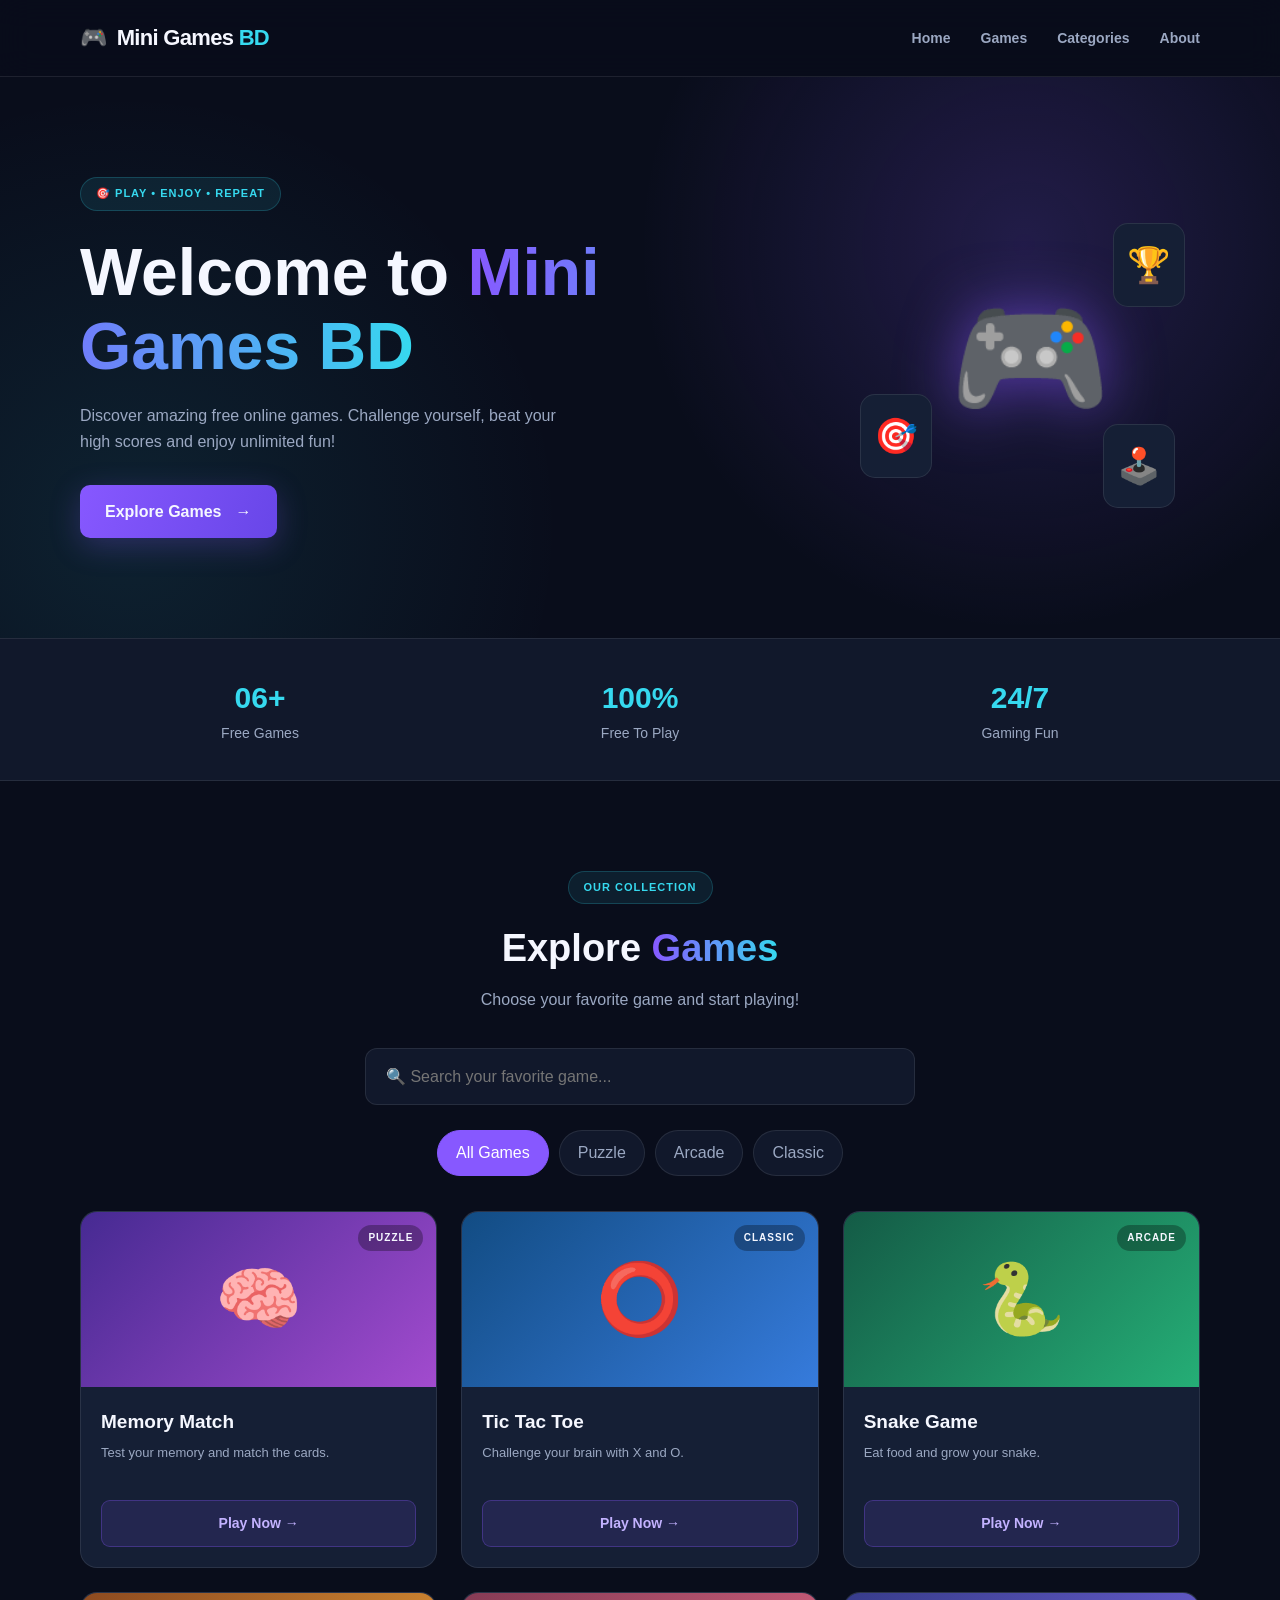
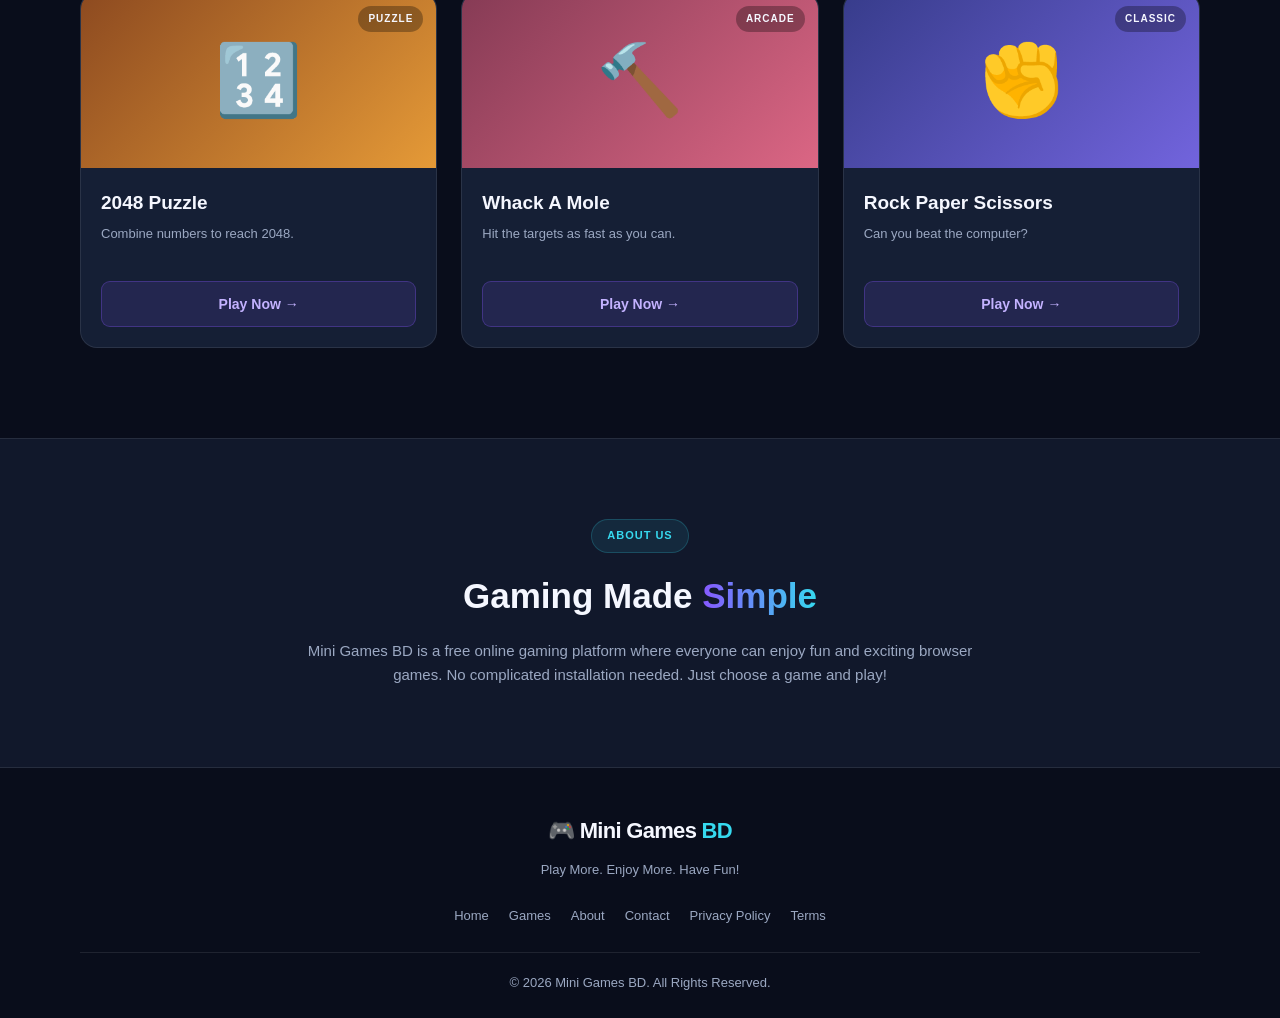
==== index.html @ 588dc6b4 "Add files via upload" ====
<!DOCTYPE html>
<html lang="en">
<head>
  <meta charset="UTF-8">
  <meta name="viewport" content="width=device-width, initial-scale=1.0">
  <meta name="description" content="Play free online mini games at Mini Games BD. Enjoy puzzles, arcade games and fun challenges.">
  <meta name="theme-color" content="#090d1b">
  <title>Mini Games BD - Play Free Online Games</title>

  <link rel="stylesheet" href="style.css">
</head>
<body>

  <!-- HEADER -->
  <header class="header">
    <div class="container nav">

      <a href="index.html" class="logo">
        <span class="logo-icon">🎮</span>
        Mini Games <span>BD</span>
      </a>

      <button class="menu-btn" id="menuBtn">☰</button>

      <nav class="nav-links" id="navLinks">
        <a href="#home">Home</a>
        <a href="#games">Games</a>
        <a href="#categories">Categories</a>
        <a href="#about">About</a>
      </nav>

    </div>
  </header>

  <!-- HERO -->
  <main>
  <section class="hero" id="home">
    <div class="container hero-content">

      <div class="hero-text">
        <span class="tag">🎯 PLAY • ENJOY • REPEAT</span>

        <h1>
          Welcome to
          <span>Mini Games BD</span>
        </h1>

        <p>
          Discover amazing free online games.
          Challenge yourself, beat your high scores
          and enjoy unlimited fun!
        </p>

        <a href="#games" class="primary-btn">
          Explore Games <span>→</span>
        </a>
      </div>

      <div class="hero-visual">
        <div class="game-emoji">🎮</div>
        <div class="floating one">🏆</div>
        <div class="floating two">🎯</div>
        <div class="floating three">🕹️</div>
      </div>

    </div>
  </section>

  <!-- STATS -->
  <section class="stats">
    <div class="container stats-grid">

      <div class="stat-card">
        <h2>06+</h2>
        <p>Free Games</p>
      </div>

      <div class="stat-card">
        <h2>100%</h2>
        <p>Free To Play</p>
      </div>

      <div class="stat-card">
        <h2>24/7</h2>
        <p>Gaming Fun</p>
      </div>

    </div>
  </section>

  <!-- GAMES -->
  <section class="games-section" id="games">
    <div class="container">

      <div class="section-heading">
        <span class="tag">OUR COLLECTION</span>
        <h2>Explore <span>Games</span></h2>
        <p>Choose your favorite game and start playing!</p>
      </div>

      <div class="search-box">
        <input
          type="search"
          id="gameSearch"
          placeholder="🔍 Search your favorite game..."
        >
      </div>

      <div class="category-list" id="categories">
        <button class="category-btn active" data-category="all">All Games</button>
        <button class="category-btn" data-category="puzzle">Puzzle</button>
        <button class="category-btn" data-category="arcade">Arcade</button>
        <button class="category-btn" data-category="classic">Classic</button>
      </div>

      <div class="games-grid" id="gamesGrid">

        <article class="game-card" data-name="memory match" data-category="puzzle">
          <div class="game-image memory-bg">
            <span>🧠</span>
            <span class="game-label">PUZZLE</span>
          </div>
          <div class="game-info">
            <h3>Memory Match</h3>
            <p>Test your memory and match the cards.</p>
            <a href="games/memory.html" class="play-btn">Play Now →</a>
          </div>
        </article>

        <article class="game-card" data-name="tic tac toe" data-category="classic">
          <div class="game-image tic-bg">
            <span>⭕</span>
            <span class="game-label">CLASSIC</span>
          </div>
          <div class="game-info">
            <h3>Tic Tac Toe</h3>
            <p>Challenge your brain with X and O.</p>
            <a href="games/tictactoe.html" class="play-btn">Play Now →</a>
          </div>
        </article>

        <article class="game-card" data-name="snake game" data-category="arcade">
          <div class="game-image snake-bg">
            <span>🐍</span>
            <span class="game-label">ARCADE</span>
          </div>
          <div class="game-info">
            <h3>Snake Game</h3>
            <p>Eat food and grow your snake.</p>
            <a href="games/snake.html" class="play-btn">Play Now →</a>
          </div>
        </article>

        <article class="game-card" data-name="2048 puzzle" data-category="puzzle">
          <div class="game-image puzzle-bg">
            <span>🔢</span>
            <span class="game-label">PUZZLE</span>
          </div>
          <div class="game-info">
            <h3>2048 Puzzle</h3>
            <p>Combine numbers to reach 2048.</p>
            <a href="games/2048.html" class="play-btn">Play Now →</a>
          </div>
        </article>

        <article class="game-card" data-name="whack a mole" data-category="arcade">
          <div class="game-image mole-bg">
            <span>🔨</span>
            <span class="game-label">ARCADE</span>
          </div>
          <div class="game-info">
            <h3>Whack A Mole</h3>
            <p>Hit the targets as fast as you can.</p>
            <a href="games/whackamole.html" class="play-btn">Play Now →</a>
          </div>
        </article>

        <article class="game-card" data-name="rock paper scissors" data-category="classic">
          <div class="game-image rps-bg">
            <span>✊</span>
            <span class="game-label">CLASSIC</span>
          </div>
          <div class="game-info">
            <h3>Rock Paper Scissors</h3>
            <p>Can you beat the computer?</p>
            <a href="games/rps.html" class="play-btn">Play Now →</a>
          </div>
        </article>

      </div>

      <p class="no-results" id="noResults" hidden>
        No games found. Try another search!
      </p>

    </div>
  </section>

  <!-- ABOUT -->
  <section class="about-section" id="about">
    <div class="container about-content">
      <span class="tag">ABOUT US</span>
      <h2>Gaming Made <span>Simple</span></h2>
      <p>
        Mini Games BD is a free online gaming platform
        where everyone can enjoy fun and exciting
        browser games. No complicated installation needed.
        Just choose a game and play!
      </p>
    </div>
  </section>

  </main>

  <!-- FOOTER -->
  <footer class="footer">
    <div class="container">

      <a href="index.html" class="logo">
        🎮 Mini Games <span>BD</span>
      </a>

      <p>Play More. Enjoy More. Have Fun!</p>

      <div class="footer-links">
        <a href="#home">Home</a>
        <a href="#games">Games</a>
        <a href="about.html">About</a>
        <a href="contact.html">Contact</a>
        <a href="privacy.html">Privacy Policy</a>
        <a href="terms.html">Terms</a>
      </div>

      <p class="copyright">
        © <span id="year"></span> Mini Games BD. All Rights Reserved.
      </p>

    </div>
  </footer>

  <script src="script.js"></script>
</body>
</html>
---- style.css ----
/* =================================
   MINI GAMES BD - PREMIUM DESIGN
================================= */

:root {
  --bg: #090d1b;
  --surface: #11182b;
  --card: #151f35;
  --text: #f5f7ff;
  --muted: #9ba8c2;
  --purple: #8758ff;
  --cyan: #36d9ef;
  --border: rgba(255,255,255,.09);
}

* {
  margin: 0;
  padding: 0;
  box-sizing: border-box;
}

html {
  scroll-behavior: smooth;
  scroll-padding-top: 85px;
}

body {
  font-family: Arial, Helvetica, sans-serif;
  background: var(--bg);
  color: var(--text);
  line-height: 1.6;
  overflow-x: hidden;
}

a {
  text-decoration: none;
  color: inherit;
}

button,
input {
  font: inherit;
}

.container {
  width: min(1120px, 90%);
  margin: auto;
}

/* HEADER */

.header {
  position: sticky;
  top: 0;
  z-index: 1000;
  background: rgba(9,13,27,.92);
  backdrop-filter: blur(16px);
  border-bottom: 1px solid var(--border);
}

.nav {
  min-height: 76px;
  display: flex;
  justify-content: space-between;
  align-items: center;
}

.logo {
  font-size: 22px;
  font-weight: 800;
  letter-spacing: -.7px;
}

.logo-icon {
  margin-right: 5px;
}

.logo span:last-child {
  color: var(--cyan);
}

.nav-links {
  display: flex;
  align-items: center;
  gap: 30px;
}

.nav-links a {
  color: var(--muted);
  font-size: 14px;
  font-weight: 600;
  transition: .3s;
}

.nav-links a:hover {
  color: var(--cyan);
}

.menu-btn {
  display: none;
  border: none;
  background: var(--card);
  color: white;
  font-size: 25px;
  padding: 5px 12px;
  border-radius: 8px;
  cursor: pointer;
}

/* HERO SECTION */

.hero {
  position: relative;
  overflow: hidden;
  padding: 100px 0;
  background:
    radial-gradient(circle at 80% 30%,
    rgba(135,88,255,.20), transparent 35%),
    radial-gradient(circle at 10% 80%,
    rgba(54,217,239,.10), transparent 35%);
}

.hero-content {
  display: flex;
  align-items: center;
  justify-content: space-between;
  gap: 40px;
}

.hero-text {
  max-width: 590px;
}

.tag {
  display: inline-block;
  color: var(--cyan);
  background: rgba(54,217,239,.09);
  border: 1px solid rgba(54,217,239,.2);
  border-radius: 30px;
  padding: 7px 15px;
  font-size: 11px;
  font-weight: 800;
  letter-spacing: 1px;
}

.hero h1 {
  font-size: clamp(38px, 6vw, 66px);
  line-height: 1.12;
  margin: 25px 0 20px;
  font-weight: 900;
}

.hero h1 span,
.section-heading h2 span,
.about-content h2 span {
  background: linear-gradient(90deg,
    var(--purple), var(--cyan));
  background-clip: text;
  -webkit-background-clip: text;
  color: transparent;
}

.hero p {
  color: var(--muted);
  max-width: 480px;
  font-size: 16px;
  margin-bottom: 30px;
}

.primary-btn {
  display: inline-flex;
  align-items: center;
  gap: 14px;
  padding: 14px 25px;
  background: linear-gradient(110deg,
    var(--purple), #6846e8);
  border-radius: 10px;
  font-weight: 800;
  box-shadow: 0 8px 30px rgba(135,88,255,.25);
  transition: .3s;
}

.primary-btn:hover {
  transform: translateY(-4px);
  box-shadow: 0 12px 35px rgba(135,88,255,.4);
}

.hero-visual {
  position: relative;
  width: 340px;
  height: 300px;
  display: grid;
  place-items: center;
}

.game-emoji {
  font-size: 130px;
  filter: drop-shadow(0 0 30px rgba(135,88,255,.6));
  animation: float 3s ease-in-out infinite;
}

.floating {
  position: absolute;
  font-size: 35px;
  padding: 13px;
  background: var(--card);
  border: 1px solid var(--border);
  border-radius: 15px;
  animation: float 3s ease-in-out infinite;
}

.floating.one {
  top: 15px;
  right: 15px;
}

.floating.two {
  bottom: 30px;
  left: 0;
  animation-delay: .5s;
}

.floating.three {
  bottom: 0;
  right: 25px;
  animation-delay: 1s;
}

@keyframes float {
  0%, 100% {
    transform: translateY(0);
  }
  50% {
    transform: translateY(-15px);
  }
}

/* STATS */

.stats {
  padding: 35px 0;
  border-top: 1px solid var(--border);
  border-bottom: 1px solid var(--border);
  background: var(--surface);
}

.stats-grid {
  display: grid;
  grid-template-columns: repeat(3, 1fr);
  gap: 20px;
  text-align: center;
}

.stat-card h2 {
  font-size: 30px;
  color: var(--cyan);
}

.stat-card p {
  color: var(--muted);
  font-size: 14px;
}

/* GAMES */

.games-section {
  padding: 90px 0;
}

.section-heading {
  text-align: center;
  margin-bottom: 35px;
}

.section-heading h2 {
  font-size: 38px;
  margin: 14px 0 8px;
}

.section-heading p {
  color: var(--muted);
}

.search-box {
  max-width: 550px;
  margin: 0 auto 25px;
}

.search-box input {
  width: 100%;
  padding: 15px 20px;
  color: white;
  background: var(--surface);
  border: 1px solid var(--border);
  outline: none;
  border-radius: 12px;
  transition: .3s;
}

.search-box input:focus {
  border-color: var(--purple);
  box-shadow: 0 0 15px rgba(135,88,255,.15);
}

.category-list {
  display: flex;
  justify-content: center;
  gap: 10px;
  flex-wrap: wrap;
  margin-bottom: 35px;
}

.category-btn {
  border: 1px solid var(--border);
  color: var(--muted);
  background: var(--surface);
  padding: 9px 18px;
  border-radius: 30px;
  cursor: pointer;
  transition: .3s;
}

.category-btn:hover,
.category-btn.active {
  color: white;
  background: var(--purple);
  border-color: var(--purple);
}

/* GAME CARDS */

.games-grid {
  display: grid;
  grid-template-columns: repeat(3, 1fr);
  gap: 24px;
}

.game-card {
  overflow: hidden;
  background: var(--card);
  border: 1px solid var(--border);
  border-radius: 17px;
  transition: .35s;
}

.game-card:hover {
  transform: translateY(-8px);
  border-color: rgba(54,217,239,.45);
  box-shadow: 0 15px 35px rgba(0,0,0,.25);
}

.game-image {
  height: 175px;
  position: relative;
  display: grid;
  place-items: center;
}

.game-image > span:first-child {
  font-size: 70px;
  transition: .4s;
}

.game-card:hover .game-image > span:first-child {
  transform: scale(1.2) rotate(8deg);
}

.memory-bg {
  background: linear-gradient(135deg,#462a92,#a24bce);
}

.tic-bg {
  background: linear-gradient(135deg,#124c83,#367bdc);
}

.snake-bg {
  background: linear-gradient(135deg,#145b46,#25ae76);
}

.puzzle-bg {
  background: linear-gradient(135deg,#8d4a20,#e59a37);
}

.mole-bg {
  background: linear-gradient(135deg,#863b55,#db6684);
}

.rps-bg {
  background: linear-gradient(135deg,#373c8b,#7264dd);
}

.game-label {
  position: absolute;
  top: 13px;
  right: 13px;
  font-size: 10px;
  font-weight: 800;
  letter-spacing: 1px;
  padding: 5px 10px;
  background: rgba(0,0,0,.3);
  border-radius: 20px;
}

.game-info {
  padding: 20px;
}

.game-info h3 {
  font-size: 19px;
  margin-bottom: 6px;
}

.game-info p {
  color: var(--muted);
  font-size: 13px;
  min-height: 42px;
  margin-bottom: 15px;
}

.play-btn {
  display: block;
  text-align: center;
  padding: 11px;
  background: rgba(135,88,255,.13);
  border: 1px solid rgba(135,88,255,.3);
  border-radius: 9px;
  color: #c3b2ff;
  font-weight: 700;
  font-size: 14px;
  transition: .3s;
}

.play-btn:hover {
  background: var(--purple);
  color: white;
}

.no-results {
  text-align: center;
  color: var(--muted);
  padding: 30px;
}

/* ABOUT */

.about-section {
  padding: 80px 0;
  background: var(--surface);
  border-top: 1px solid var(--border);
  border-bottom: 1px solid var(--border);
}

.about-content {
  max-width: 700px;
  text-align: center;
}

.about-content h2 {
  font-size: 35px;
  margin: 15px 0;
}

.about-content p {
  color: var(--muted);
  font-size: 15px;
}

/* FOOTER */

.footer {
  text-align: center;
  padding: 45px 0 25px;
}

.footer > .container > p {
  color: var(--muted);
  font-size: 13px;
  margin-top: 12px;
}

.footer-links {
  display: flex;
  justify-content: center;
  flex-wrap: wrap;
  gap: 20px;
  margin: 25px 0;
}

.footer-links a {
  color: var(--muted);
  font-size: 13px;
  transition: .3s;
}

.footer-links a:hover {
  color: var(--cyan);
}

.copyright {
  border-top: 1px solid var(--border);
  padding-top: 20px;
}

/* RESPONSIVE */

@media (max-width: 850px) {
  .hero {
    padding: 70px 0;
  }

  .hero-content {
    gap: 15px;
  }

  .hero-visual {
    width: 260px;
  }

  .games-grid {
    grid-template-columns: repeat(2, 1fr);
  }
}

@media (max-width: 600px) {
  .nav {
    min-height: 65px;
  }

  .logo {
    font-size: 19px;
  }

  .menu-btn {
    display: block;
  }

  .nav-links {
    display: none;
    position: absolute;
    top: 65px;
    left: 0;
    width: 100%;
    padding: 20px;
    background: #11182b;
    flex-direction: column;
    align-items: flex-start;
    gap: 18px;
    border-bottom: 1px solid var(--border);
  }

  .nav-links.show {
    display: flex;
  }

  .hero {
    padding: 55px 0;
  }

  .hero-content {
    flex-direction: column;
    text-align: center;
  }

  .hero p {
    margin-left: auto;
    margin-right: auto;
  }

  .hero-visual {
    width: 100%;
    height: 220px;
  }

  .game-emoji {
    font-size: 105px;
  }

  .floating {
    font-size: 25px;
  }

  .stats-grid {
    gap: 10px;
  }

  .stat-card h2 {
    font-size: 23px;
  }

  .stat-card p {
    font-size: 11px;
  }

  .games-section {
    padding: 65px 0;
  }

  .section-heading h2 {
    font-size: 30px;
  }

  .games-grid {
    grid-template-columns: 1fr;
    gap: 18px;
  }

  .game-image {
    height: 190px;
  }

  .about-content h2 {
    font-size: 29px;
  }

  .footer-links {
    gap: 15px;
  }
}
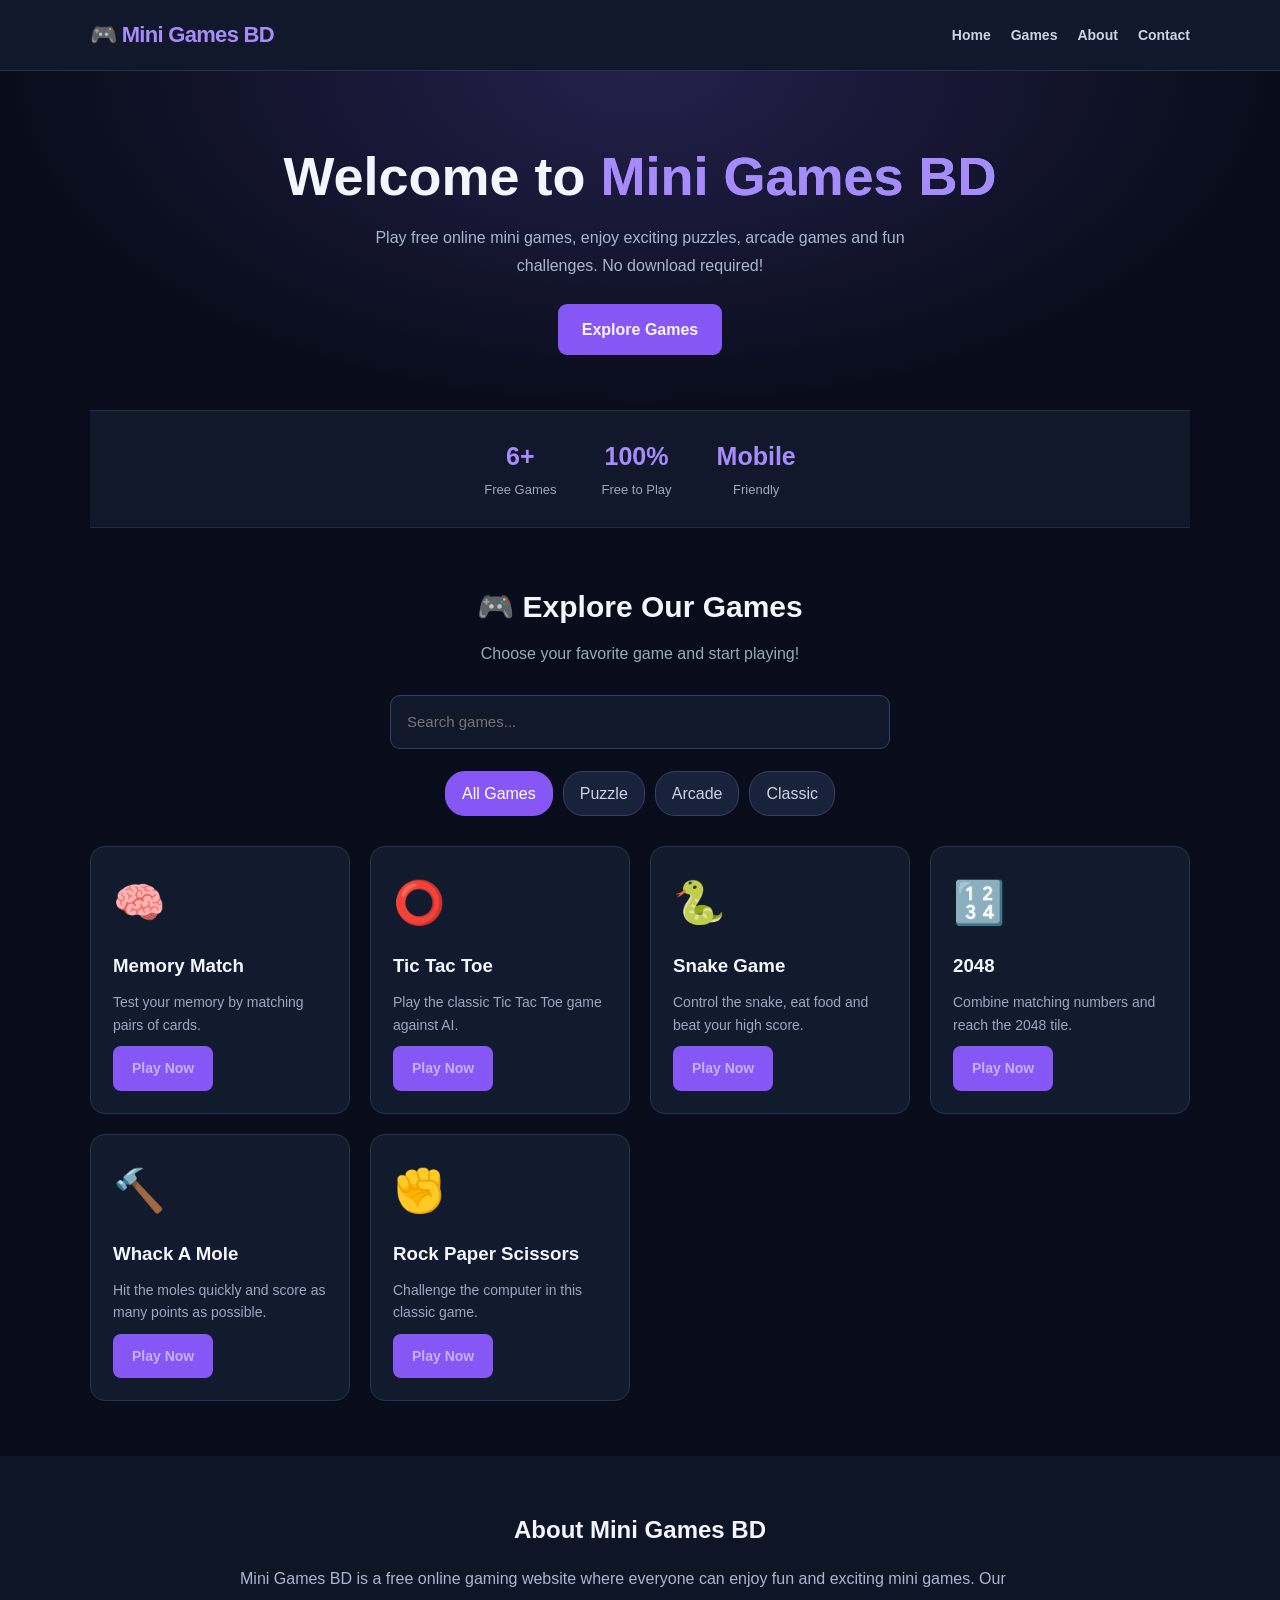
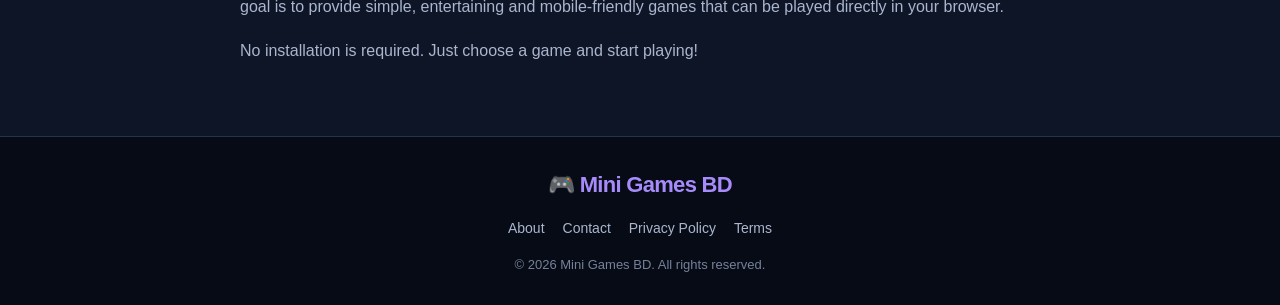
==== commit 19a43337: "Update index.html" ====
--- a/index.html
+++ b/index.html
@@ -4,98 +4,398 @@
 <head>
   <meta charset="UTF-8">
   <meta name="viewport" content="width=device-width, initial-scale=1.0">
+
+  <title>Mini Games BD - Play Free Online Games</title>
+
   <meta name="description" content="Play free online mini games at Mini Games BD. Enjoy puzzles, arcade games and fun challenges.">
+  <meta name="keywords" content="Mini Games BD, free online games, browser games, puzzle games, arcade games">
+  <meta name="author" content="Mini Games BD">
   <meta name="theme-color" content="#090d1b">
-  <title>Mini Games BD - Play Free Online Games</title>
+
+  <!-- Google Search Console Verification -->
+  <meta name="google-site-verification" content="PCxiwzSb2qtU1Ab8Ce41ekTC4PpmNQiCe6UPDB29Xrc">
+
+  <!-- Canonical URL -->
+  <link rel="canonical" href="https://jmd342104-stack.github.io/MiniGamesBD/">
+
+  <!-- Open Graph / Facebook / WhatsApp -->
+  <meta property="og:type" content="website">
+  <meta property="og:title" content="Mini Games BD - Play Free Online Games">
+  <meta property="og:description" content="Play free online mini games, puzzles and arcade challenges at Mini Games BD.">
+  <meta property="og:url" content="https://jmd342104-stack.github.io/MiniGamesBD/">
+  <meta property="og:site_name" content="Mini Games BD">
+  <meta property="og:image" content="https://jmd342104-stack.github.io/MiniGamesBD/og-image.png">
+  <meta property="og:image:alt" content="Mini Games BD - Free Online Games">
+  <meta property="og:image:width" content="1200">
+  <meta property="og:image:height" content="630">
+
+  <!-- Twitter Preview -->
+  <meta name="twitter:card" content="summary_large_image">
+  <meta name="twitter:title" content="Mini Games BD - Play Free Online Games">
+  <meta name="twitter:description" content="Play free online mini games, puzzles and arcade challenges.">
+  <meta name="twitter:image" content="https://jmd342104-stack.github.io/MiniGamesBD/og-image.png">
 
   <link rel="stylesheet" href="style.css">
+
+  <style>
+    * {
+      box-sizing: border-box;
+    }
+
+    html {
+      scroll-behavior: smooth;
+    }
+
+    body {
+      margin: 0;
+      font-family: Arial, sans-serif;
+      background: #090d1b;
+      color: #f4f6ff;
+    }
+
+    a {
+      color: inherit;
+      text-decoration: none;
+    }
+
+    .container {
+      width: min(1100px, 92%);
+      margin: auto;
+    }
+
+    header {
+      background: #11182b;
+      border-bottom: 1px solid #26314b;
+      position: sticky;
+      top: 0;
+      z-index: 100;
+    }
+
+    .nav {
+      min-height: 70px;
+      display: flex;
+      align-items: center;
+      justify-content: space-between;
+      gap: 15px;
+    }
+
+    .logo {
+      font-size: 22px;
+      font-weight: bold;
+      color: #a78bfa;
+    }
+
+    .nav-links {
+      display: flex;
+      gap: 20px;
+      align-items: center;
+    }
+
+    .nav-links a {
+      color: #cbd5e1;
+      font-size: 14px;
+    }
+
+    .nav-links a:hover {
+      color: #a78bfa;
+    }
+
+    .menu-btn {
+      display: none;
+      background: #26314b;
+      color: white;
+      border: 0;
+      padding: 9px 12px;
+      border-radius: 8px;
+      font-size: 20px;
+    }
+
+    .hero {
+      text-align: center;
+      padding: 75px 15px 55px;
+      background: radial-gradient(ellipse at top, #25204c, #090d1b 70%);
+    }
+
+    .hero h1 {
+      font-size: clamp(32px, 6vw, 54px);
+      margin: 0 0 18px;
+    }
+
+    .hero h1 span {
+      color: #a78bfa;
+    }
+
+    .hero p {
+      color: #aab6ce;
+      line-height: 1.7;
+      max-width: 600px;
+      margin: auto;
+    }
+
+    .hero-btn {
+      display: inline-block;
+      margin-top: 25px;
+      background: #8757f5;
+      padding: 13px 24px;
+      border-radius: 9px;
+      font-weight: bold;
+    }
+
+    .stats {
+      display: flex;
+      justify-content: center;
+      gap: 45px;
+      flex-wrap: wrap;
+      padding: 25px 10px;
+      border-bottom: 1px solid #202b43;
+    }
+
+    .stat {
+      text-align: center;
+    }
+
+    .stat strong {
+      display: block;
+      font-size: 25px;
+      color: #a78bfa;
+    }
+
+    .stat span {
+      color: #9aa8c0;
+      font-size: 13px;
+    }
+
+    .games-section {
+      padding: 55px 0;
+    }
+
+    .section-title {
+      text-align: center;
+      margin-bottom: 28px;
+    }
+
+    .section-title h2 {
+      font-size: 30px;
+      margin-bottom: 10px;
+    }
+
+    .section-title p {
+      color: #9aa8c0;
+    }
+
+    .search-box {
+      max-width: 500px;
+      margin: 0 auto 22px;
+    }
+
+    .search-box input {
+      width: 100%;
+      padding: 14px 16px;
+      border-radius: 10px;
+      border: 1px solid #34415f;
+      background: #11182b;
+      color: white;
+      outline: none;
+      font-size: 15px;
+    }
+
+    .filters {
+      display: flex;
+      justify-content: center;
+      gap: 10px;
+      flex-wrap: wrap;
+      margin-bottom: 30px;
+    }
+
+    .filter-btn {
+      background: #18223a;
+      color: #cbd5e1;
+      border: 1px solid #34415f;
+      padding: 9px 16px;
+      border-radius: 20px;
+      cursor: pointer;
+    }
+
+    .filter-btn.active,
+    .filter-btn:hover {
+      background: #8757f5;
+      color: white;
+      border-color: #8757f5;
+    }
+
+    .games-grid {
+      display: grid;
+      grid-template-columns: repeat(auto-fit, minmax(220px, 1fr));
+      gap: 20px;
+    }
+
+    .game-card {
+      background: #121a2e;
+      border: 1px solid #273450;
+      border-radius: 15px;
+      padding: 22px;
+      transition: .25s;
+    }
+
+    .game-card:hover {
+      transform: translateY(-5px);
+      border-color: #8757f5;
+    }
+
+    .game-icon {
+      font-size: 42px;
+      margin-bottom: 15px;
+    }
+
+    .game-card h3 {
+      margin: 0 0 10px;
+    }
+
+    .game-card p {
+      color: #9aa8c0;
+      font-size: 14px;
+      line-height: 1.6;
+      min-height: 45px;
+    }
+
+    .play-btn {
+      display: inline-block;
+      margin-top: 10px;
+      background: #8757f5;
+      padding: 10px 18px;
+      border-radius: 8px;
+      font-size: 14px;
+      font-weight: bold;
+    }
+
+    #noResults {
+      display: none;
+      text-align: center;
+      color: #aab6ce;
+      padding: 25px;
+    }
+
+    .about {
+      padding: 55px 0;
+      background: #0e1527;
+    }
+
+    .about h2 {
+      text-align: center;
+    }
+
+    .about p {
+      color: #aab6ce;
+      line-height: 1.8;
+      max-width: 800px;
+      margin: 15px auto;
+    }
+
+    footer {
+      background: #070b15;
+      border-top: 1px solid #26314b;
+      padding: 30px 0;
+      text-align: center;
+    }
+
+    .footer-links {
+      display: flex;
+      justify-content: center;
+      gap: 18px;
+      flex-wrap: wrap;
+      margin: 15px 0;
+    }
+
+    .footer-links a {
+      color: #aab6ce;
+      font-size: 14px;
+    }
+
+    footer p {
+      color: #75829b;
+      font-size: 13px;
+    }
+
+    @media(max-width: 650px) {
+      .menu-btn {
+        display: block;
+      }
+
+      .nav-links {
+        display: none;
+        position: absolute;
+        top: 70px;
+        left: 0;
+        right: 0;
+        background: #11182b;
+        padding: 20px;
+        flex-direction: column;
+        align-items: flex-start;
+      }
+
+      .nav-links.show {
+        display: flex;
+      }
+
+      .hero {
+        padding-top: 55px;
+      }
+
+      .stats {
+        gap: 25px;
+      }
+    }
+  </style>
 </head>
+
 <body>
 
-  <!-- HEADER -->
-  <header class="header">
+  <header>
     <div class="container nav">
-
-      <a href="index.html" class="logo">
-        <span class="logo-icon">🎮</span>
-        Mini Games <span>BD</span>
-      </a>
-
-      <button class="menu-btn" id="menuBtn">☰</button>
+      <a class="logo" href="index.html">🎮 Mini Games BD</a>
+
+      <button class="menu-btn" id="menuBtn" aria-label="Open menu">☰</button>
 
       <nav class="nav-links" id="navLinks">
-        <a href="#home">Home</a>
+        <a href="index.html">Home</a>
         <a href="#games">Games</a>
-        <a href="#categories">Categories</a>
         <a href="#about">About</a>
+        <a href="contact.html">Contact</a>
       </nav>
-
     </div>
   </header>
 
-  <!-- HERO -->
-  <main>
-  <section class="hero" id="home">
-    <div class="container hero-content">
-
-      <div class="hero-text">
-        <span class="tag">🎯 PLAY • ENJOY • REPEAT</span>
-
-        <h1>
-          Welcome to
-          <span>Mini Games BD</span>
-        </h1>
-
-        <p>
-          Discover amazing free online games.
-          Challenge yourself, beat your high scores
-          and enjoy unlimited fun!
-        </p>
-
-        <a href="#games" class="primary-btn">
-          Explore Games <span>→</span>
-        </a>
-      </div>
-
-      <div class="hero-visual">
-        <div class="game-emoji">🎮</div>
-        <div class="floating one">🏆</div>
-        <div class="floating two">🎯</div>
-        <div class="floating three">🕹️</div>
-      </div>
-
+  <section class="hero">
+    <div class="container">
+      <h1>Welcome to <span>Mini Games BD</span></h1>
+      <p>
+        Play free online mini games, enjoy exciting puzzles,
+        arcade games and fun challenges. No download required!
+      </p>
+      <a href="#games" class="hero-btn">Explore Games</a>
     </div>
   </section>
 
-  <!-- STATS -->
-  <section class="stats">
-    <div class="container stats-grid">
-
-      <div class="stat-card">
-        <h2>06+</h2>
-        <p>Free Games</p>
-      </div>
-
-      <div class="stat-card">
-        <h2>100%</h2>
-        <p>Free To Play</p>
-      </div>
-
-      <div class="stat-card">
-        <h2>24/7</h2>
-        <p>Gaming Fun</p>
-      </div>
-
+  <section class="container stats">
+    <div class="stat">
+      <strong>6+</strong>
+      <span>Free Games</span>
+    </div>
+    <div class="stat">
+      <strong>100%</strong>
+      <span>Free to Play</span>
+    </div>
+    <div class="stat">
+      <strong>Mobile</strong>
+      <span>Friendly</span>
     </div>
   </section>
 
-  <!-- GAMES -->
-  <section class="games-section" id="games">
-    <div class="container">
-
-      <div class="section-heading">
-        <span class="tag">OUR COLLECTION</span>
-        <h2>Explore <span>Games</span></h2>
+  <main>
+    <section class="games-section container" id="games">
+
+      <div class="section-title">
+        <h2>🎮 Explore Our Games</h2>
         <p>Choose your favorite game and start playing!</p>
       </div>
 
@@ -103,142 +403,167 @@
         <input
           type="search"
           id="gameSearch"
-          placeholder="🔍 Search your favorite game..."
+          placeholder="Search games..."
+          aria-label="Search games"
         >
       </div>
 
-      <div class="category-list" id="categories">
-        <button class="category-btn active" data-category="all">All Games</button>
-        <button class="category-btn" data-category="puzzle">Puzzle</button>
-        <button class="category-btn" data-category="arcade">Arcade</button>
-        <button class="category-btn" data-category="classic">Classic</button>
+      <div class="filters">
+        <button class="filter-btn active" data-category="all">All Games</button>
+        <button class="filter-btn" data-category="puzzle">Puzzle</button>
+        <button class="filter-btn" data-category="arcade">Arcade</button>
+        <button class="filter-btn" data-category="classic">Classic</button>
       </div>
 
       <div class="games-grid" id="gamesGrid">
 
-        <article class="game-card" data-name="memory match" data-category="puzzle">
-          <div class="game-image memory-bg">
-            <span>🧠</span>
-            <span class="game-label">PUZZLE</span>
-          </div>
-          <div class="game-info">
-            <h3>Memory Match</h3>
-            <p>Test your memory and match the cards.</p>
-            <a href="games/memory.html" class="play-btn">Play Now →</a>
-          </div>
+        <article class="game-card" data-category="puzzle">
+          <div class="game-icon">🧠</div>
+          <h3>Memory Match</h3>
+          <p>Test your memory by matching pairs of cards.</p>
+          <a class="play-btn" href="games/memory.html">Play Now</a>
         </article>
 
-        <article class="game-card" data-name="tic tac toe" data-category="classic">
-          <div class="game-image tic-bg">
-            <span>⭕</span>
-            <span class="game-label">CLASSIC</span>
-          </div>
-          <div class="game-info">
-            <h3>Tic Tac Toe</h3>
-            <p>Challenge your brain with X and O.</p>
-            <a href="games/tictactoe.html" class="play-btn">Play Now →</a>
-          </div>
+        <article class="game-card" data-category="classic">
+          <div class="game-icon">⭕</div>
+          <h3>Tic Tac Toe</h3>
+          <p>Play the classic Tic Tac Toe game against AI.</p>
+          <a class="play-btn" href="games/tictactoe.html">Play Now</a>
         </article>
 
-        <article class="game-card" data-name="snake game" data-category="arcade">
-          <div class="game-image snake-bg">
-            <span>🐍</span>
-            <span class="game-label">ARCADE</span>
-          </div>
-          <div class="game-info">
-            <h3>Snake Game</h3>
-            <p>Eat food and grow your snake.</p>
-            <a href="games/snake.html" class="play-btn">Play Now →</a>
-          </div>
+        <article class="game-card" data-category="arcade">
+          <div class="game-icon">🐍</div>
+          <h3>Snake Game</h3>
+          <p>Control the snake, eat food and beat your high score.</p>
+          <a class="play-btn" href="games/snake.html">Play Now</a>
         </article>
 
-        <article class="game-card" data-name="2048 puzzle" data-category="puzzle">
-          <div class="game-image puzzle-bg">
-            <span>🔢</span>
-            <span class="game-label">PUZZLE</span>
-          </div>
-          <div class="game-info">
-            <h3>2048 Puzzle</h3>
-            <p>Combine numbers to reach 2048.</p>
-            <a href="games/2048.html" class="play-btn">Play Now →</a>
-          </div>
+        <article class="game-card" data-category="puzzle">
+          <div class="game-icon">🔢</div>
+          <h3>2048</h3>
+          <p>Combine matching numbers and reach the 2048 tile.</p>
+          <a class="play-btn" href="games/2048.html">Play Now</a>
         </article>
 
-        <article class="game-card" data-name="whack a mole" data-category="arcade">
-          <div class="game-image mole-bg">
-            <span>🔨</span>
-            <span class="game-label">ARCADE</span>
-          </div>
-          <div class="game-info">
-            <h3>Whack A Mole</h3>
-            <p>Hit the targets as fast as you can.</p>
-            <a href="games/whackamole.html" class="play-btn">Play Now →</a>
-          </div>
+        <article class="game-card" data-category="arcade">
+          <div class="game-icon">🔨</div>
+          <h3>Whack A Mole</h3>
+          <p>Hit the moles quickly and score as many points as possible.</p>
+          <a class="play-btn" href="games/whackamole.html">Play Now</a>
         </article>
 
-        <article class="game-card" data-name="rock paper scissors" data-category="classic">
-          <div class="game-image rps-bg">
-            <span>✊</span>
-            <span class="game-label">CLASSIC</span>
-          </div>
-          <div class="game-info">
-            <h3>Rock Paper Scissors</h3>
-            <p>Can you beat the computer?</p>
-            <a href="games/rps.html" class="play-btn">Play Now →</a>
-          </div>
+        <article class="game-card" data-category="classic">
+          <div class="game-icon">✊</div>
+          <h3>Rock Paper Scissors</h3>
+          <p>Challenge the computer in this classic game.</p>
+          <a class="play-btn" href="games/rps.html">Play Now</a>
         </article>
 
       </div>
 
-      <p class="no-results" id="noResults" hidden>
-        No games found. Try another search!
-      </p>
-
-    </div>
-  </section>
-
-  <!-- ABOUT -->
-  <section class="about-section" id="about">
-    <div class="container about-content">
-      <span class="tag">ABOUT US</span>
-      <h2>Gaming Made <span>Simple</span></h2>
-      <p>
-        Mini Games BD is a free online gaming platform
-        where everyone can enjoy fun and exciting
-        browser games. No complicated installation needed.
-        Just choose a game and play!
-      </p>
-    </div>
-  </section>
-
+      <div id="noResults">No games found. Try another search.</div>
+
+    </section>
+
+    <section class="about" id="about">
+      <div class="container">
+        <h2>About Mini Games BD</h2>
+        <p>
+          Mini Games BD is a free online gaming website where
+          everyone can enjoy fun and exciting mini games.
+          Our goal is to provide simple, entertaining and
+          mobile-friendly games that can be played directly
+          in your browser.
+        </p>
+        <p>
+          No installation is required. Just choose a game
+          and start playing!
+        </p>
+      </div>
+    </section>
   </main>
 
-  <!-- FOOTER -->
-  <footer class="footer">
+  <footer>
     <div class="container">
-
-      <a href="index.html" class="logo">
-        🎮 Mini Games <span>BD</span>
-      </a>
-
-      <p>Play More. Enjoy More. Have Fun!</p>
+      <a class="logo" href="index.html">🎮 Mini Games BD</a>
 
       <div class="footer-links">
-        <a href="#home">Home</a>
-        <a href="#games">Games</a>
         <a href="about.html">About</a>
         <a href="contact.html">Contact</a>
         <a href="privacy.html">Privacy Policy</a>
         <a href="terms.html">Terms</a>
       </div>
 
-      <p class="copyright">
-        © <span id="year"></span> Mini Games BD. All Rights Reserved.
+      <p>
+        © <span id="year"></span> Mini Games BD. All rights reserved.
       </p>
-
     </div>
   </footer>
 
-  <script src="script.js"></script>
+  <script>
+    // Mobile menu
+    const menuBtn = document.getElementById("menuBtn");
+    const navLinks = document.getElementById("navLinks");
+
+    menuBtn.addEventListener("click", function() {
+      navLinks.classList.toggle("show");
+    });
+
+    // Copyright year
+    document.getElementById("year").textContent =
+      new Date().getFullYear();
+
+    // Game search and category filters
+    const searchInput = document.getElementById("gameSearch");
+    const filterButtons = document.querySelectorAll(".filter-btn");
+    const gameCards = document.querySelectorAll(".game-card");
+    const noResults = document.getElementById("noResults");
+
+    let selectedCategory = "all";
+
+    function filterGames() {
+      const searchText = searchInput.value.toLowerCase().trim();
+      let visibleCount = 0;
+
+      gameCards.forEach(function(card) {
+        const title = card.querySelector("h3").textContent.toLowerCase();
+        const description = card.querySelector("p").textContent.toLowerCase();
+        const category = card.dataset.category;
+
+        const matchesSearch =
+          title.includes(searchText) ||
+          description.includes(searchText);
+
+        const matchesCategory =
+          selectedCategory === "all" ||
+          category === selectedCategory;
+
+        if (matchesSearch && matchesCategory) {
+          card.style.display = "";
+          visibleCount++;
+        } else {
+          card.style.display = "none";
+        }
+      });
+
+      noResults.style.display =
+        visibleCount === 0 ? "block" : "none";
+    }
+
+    searchInput.addEventListener("input", filterGames);
+
+    filterButtons.forEach(function(button) {
+      button.addEventListener("click", function() {
+        filterButtons.forEach(function(btn) {
+          btn.classList.remove("active");
+        });
+
+        button.classList.add("active");
+        selectedCategory = button.dataset.category;
+        filterGames();
+      });
+    });
+  </script>
+
 </body>
 </html>
